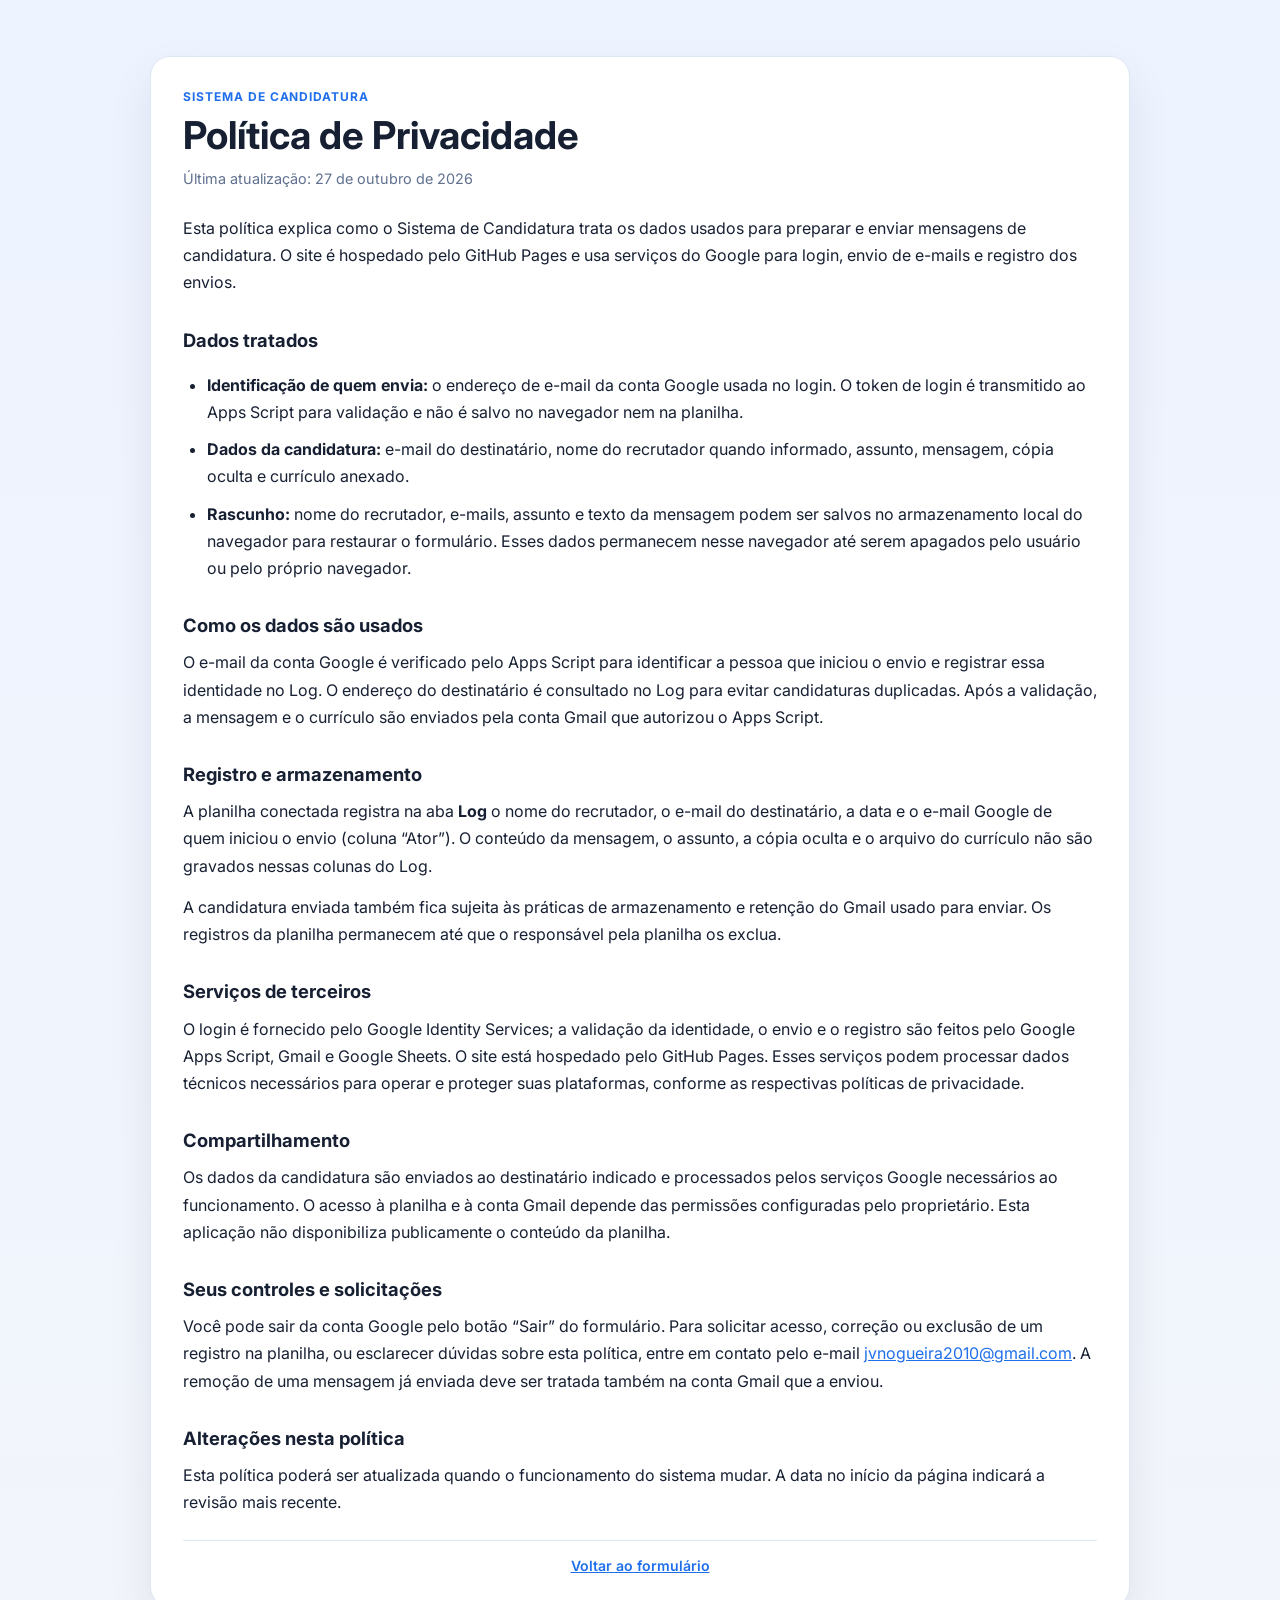
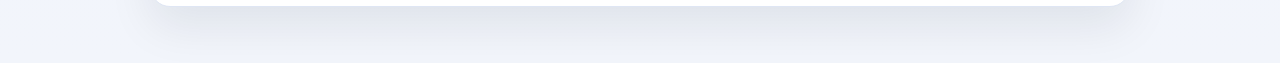
==== privacidade.html @ 1e52d649 "Implementa botão de login do google" ====
<!DOCTYPE html>
<html lang="pt-BR">
  <head>
    <meta charset="UTF-8" />
    <meta name="viewport" content="width=device-width, initial-scale=1.0" />
    <meta name="description" content="Política de Privacidade do Sistema de Candidatura." />
    <title>Política de Privacidade | Sistema de Candidatura</title>
    <link rel="preconnect" href="https://fonts.googleapis.com" />
    <link rel="preconnect" href="https://fonts.gstatic.com" crossorigin />
    <link href="https://fonts.googleapis.com/css2?family=Inter:wght@400;500;600;700&display=swap" rel="stylesheet" />
    <link rel="stylesheet" href="styles.css?v=2" />
  </head>
  <body>
    <main class="container">
      <article class="card privacy-card">
        <header class="header">
          <p class="eyebrow">Sistema de candidatura</p>
          <h1>Política de Privacidade</h1>
          <p class="privacy-updated">Última atualização: 27 de outubro de 2026</p>
        </header>

        <div class="privacy-content">
          <p>
            Esta política explica como o Sistema de Candidatura trata os dados usados
            para preparar e enviar mensagens de candidatura. O site é hospedado pelo
            GitHub Pages e usa serviços do Google para login, envio de e-mails e registro
            dos envios.
          </p>

          <h2>Dados tratados</h2>
          <ul>
            <li>
              <strong>Identificação de quem envia:</strong> o endereço de e-mail da
              conta Google usada no login. O token de login é transmitido ao Apps Script
              para validação e não é salvo no navegador nem na planilha.
            </li>
            <li>
              <strong>Dados da candidatura:</strong> e-mail do destinatário, nome do
              recrutador quando informado, assunto, mensagem, cópia oculta e currículo
              anexado.
            </li>
            <li>
              <strong>Rascunho:</strong> nome do recrutador, e-mails, assunto e texto
              da mensagem podem ser salvos no armazenamento local do navegador para
              restaurar o formulário. Esses dados permanecem nesse navegador até serem
              apagados pelo usuário ou pelo próprio navegador.
            </li>
          </ul>

          <h2>Como os dados são usados</h2>
          <p>
            O e-mail da conta Google é verificado pelo Apps Script para identificar a
            pessoa que iniciou o envio e registrar essa identidade no Log. O endereço
            do destinatário é consultado no Log para evitar candidaturas duplicadas.
            Após a validação, a mensagem e o currículo são enviados pela conta Gmail
            que autorizou o Apps Script.
          </p>

          <h2>Registro e armazenamento</h2>
          <p>
            A planilha conectada registra na aba <strong>Log</strong> o nome do
            recrutador, o e-mail do destinatário, a data e o e-mail Google de quem
            iniciou o envio (coluna “Ator”). O conteúdo da mensagem, o assunto, a cópia
            oculta e o arquivo do currículo não são gravados nessas colunas do Log.
          </p>
          <p>
            A candidatura enviada também fica sujeita às práticas de armazenamento e
            retenção do Gmail usado para enviar. Os registros da planilha permanecem
            até que o responsável pela planilha os exclua.
          </p>

          <h2>Serviços de terceiros</h2>
          <p>
            O login é fornecido pelo Google Identity Services; a validação da identidade,
            o envio e o registro são feitos pelo Google Apps Script, Gmail e Google
            Sheets. O site está hospedado pelo GitHub Pages. Esses serviços podem
            processar dados técnicos necessários para operar e proteger suas plataformas,
            conforme as respectivas políticas de privacidade.
          </p>

          <h2>Compartilhamento</h2>
          <p>
            Os dados da candidatura são enviados ao destinatário indicado e processados
            pelos serviços Google necessários ao funcionamento. O acesso à planilha e
            à conta Gmail depende das permissões configuradas pelo proprietário. Esta
            aplicação não disponibiliza publicamente o conteúdo da planilha.
          </p>

          <h2>Seus controles e solicitações</h2>
          <p>
            Você pode sair da conta Google pelo botão “Sair” do formulário. Para solicitar
            acesso, correção ou exclusão de um registro na planilha, ou esclarecer dúvidas
            sobre esta política, entre em contato pelo e-mail
            <a href="mailto:jvnogueira2010@gmail.com">jvnogueira2010@gmail.com</a>.
            A remoção de uma mensagem já enviada deve ser tratada também na conta Gmail
            que a enviou.
          </p>

          <h2>Alterações nesta política</h2>
          <p>
            Esta política poderá ser atualizada quando o funcionamento do sistema mudar.
            A data no início da página indicará a revisão mais recente.
          </p>
        </div>

        <footer class="site-footer">
          <a href="./">Voltar ao formulário</a>
        </footer>
      </article>
    </main>
  </body>
</html>
---- styles.css ----
:root {
  --bg: #f2f5fb;
  --card: #ffffff;
  --border: #dfe6f4;
  --text: #172033;
  --muted: #60708f;
  --primary: #1f6feb;
  --primary-dark: #1859c7;
  --success: #1e9d6d;
  --warning: #f4c95d;
  --danger: #d14d52;
  --shadow: 0 20px 45px rgba(17, 24, 39, 0.08);
}

* {
  box-sizing: border-box;
}

body {
  margin: 0;
  font-family: 'Inter', sans-serif;
  background: linear-gradient(180deg, #edf3ff 0%, var(--bg) 100%);
  color: var(--text);
  min-height: 100vh;
}

.container {
  min-height: 100vh;
  display: grid;
  place-items: center;
  padding: 32px 20px;
}

.card {
  width: min(100%, 980px);
  background: var(--card);
  border: 1px solid var(--border);
  border-radius: 20px;
  box-shadow: var(--shadow);
  padding: 32px;
}

.auth-panel {
  display: flex;
  justify-content: space-between;
  align-items: center;
  gap: 16px;
  margin-bottom: 26px;
  padding: 16px 18px;
  border: 1px solid var(--border);
  border-radius: 14px;
  background: #f9fbff;
}

.auth-details {
  display: grid;
  gap: 5px;
}

.auth-details strong {
  font-size: 0.95rem;
}

.auth-details span {
  color: var(--muted);
  font-size: 0.88rem;
}

.auth-actions {
  display: flex;
  align-items: center;
  gap: 10px;
}

[hidden] {
  display: none !important;
}

.header {
  margin-bottom: 28px;
}

.site-footer {
  margin-top: 24px;
  padding-top: 16px;
  border-top: 1px solid var(--border);
  color: var(--muted);
  font-size: 0.88rem;
  text-align: center;
}

.site-footer a {
  color: var(--primary);
  font-weight: 600;
}

.privacy-card {
  margin: 24px 0;
}

.privacy-updated {
  margin: 12px 0 0;
  color: var(--muted);
  font-size: 0.9rem;
}

.privacy-content {
  color: var(--text);
  line-height: 1.7;
}

.privacy-content h2 {
  margin: 28px 0 8px;
  font-size: 1.15rem;
}

.privacy-content p {
  margin: 0 0 14px;
}

.privacy-content ul {
  padding-left: 24px;
}

.privacy-content li {
  margin: 0 0 10px;
}

.privacy-content a {
  color: var(--primary);
}

.eyebrow {
  margin: 0 0 8px;
  color: var(--primary);
  font-weight: 700;
  letter-spacing: 0.08em;
  font-size: 0.75rem;
  text-transform: uppercase;
}

h1 {
  margin: 0;
  font-size: clamp(1.8rem, 3vw, 2.6rem);
  color: var(--text);
}

form {
  display: grid;
  gap: 22px;
}

.grid {
  display: grid;
  gap: 18px;
}

.two-columns {
  grid-template-columns: repeat(2, minmax(0, 1fr));
}

label {
  display: grid;
  gap: 10px;
  font-weight: 600;
  color: var(--text);
}

label span {
  font-size: 0.95rem;
}

.email-check-status {
  min-height: 0;
  margin-top: -4px;
  font-size: 0.82rem !important;
  font-weight: 500;
}

.email-check-status.checking {
  color: var(--muted);
}

.email-check-status.duplicate,
.email-check-status.error {
  color: var(--danger);
}

input,
textarea {
  width: 100%;
  border: 1px solid var(--border);
  background: #f9fbff;
  border-radius: 12px;
  padding: 14px 16px;
  font-size: 1rem;
  color: var(--text);
  font-family: inherit;
  transition: border-color 0.2s ease, box-shadow 0.2s ease, background 0.2s ease;
}

input:focus,
textarea:focus {
  outline: none;
  border-color: var(--primary);
  box-shadow: 0 0 0 4px rgba(31, 111, 235, 0.12);
  background: #ffffff;
}

/* Campo de Currículo */
.curriculum-field {
  display: grid;
  gap: 10px;
}

.curriculum-header {
  display: flex;
  justify-content: space-between;
  align-items: center;
}

.curriculum-header label {
  cursor: pointer;
}

.preview-btn {
  background: #eaf1ff;
  color: var(--primary);
  border: 1px solid var(--border);
  padding: 6px 14px;
  border-radius: 8px;
  font-size: 0.85rem;
  font-weight: 600;
  display: inline-flex;
  align-items: center;
  gap: 6px;
  cursor: pointer;
  transition: all 0.2s ease;
}

.preview-btn:hover {
  background: #d9e6fe;
  border-color: var(--primary);
  transform: translateY(-1px);
}

.preview-btn:active {
  transform: translateY(0);
}

.curriculum-box {
  display: flex;
  align-items: center;
  justify-content: space-between;
  background: #f9fbff;
  border: 1px solid var(--border);
  border-radius: 12px;
  padding: 12px 16px;
  gap: 12px;
  transition: border-color 0.2s ease, box-shadow 0.2s ease;
}

.curriculum-box:hover {
  border-color: #b8cceb;
}

.curriculum-info {
  display: flex;
  align-items: center;
  gap: 12px;
}

.file-icon {
  font-size: 1.5rem;
}

.file-details {
  display: flex;
  align-items: center;
  gap: 8px;
  flex-wrap: wrap;
}

.file-name {
  font-weight: 600;
  color: var(--text);
  font-size: 0.95rem;
}

.file-badge {
  font-size: 0.75rem;
  padding: 3px 8px;
  border-radius: 6px;
  font-weight: 600;
  background: #eaf1ff;
  color: var(--primary);
}

.file-badge.custom {
  background: #e6f7ef;
  color: var(--success);
}

.change-file-btn {
  display: inline-flex;
  align-items: center;
  gap: 6px;
  padding: 8px 14px;
  background: #ffffff;
  border: 1px solid var(--border);
  border-radius: 8px;
  font-size: 0.85rem;
  font-weight: 600;
  color: var(--text);
  cursor: pointer;
  transition: all 0.2s ease;
}

.change-file-btn:hover {
  background: #f0f4fc;
  border-color: var(--primary);
  color: var(--primary);
  transform: translateY(-1px);
}

.change-file-btn:active {
  transform: translateY(0);
}

.visually-hidden {
  position: absolute;
  width: 1px;
  height: 1px;
  padding: 0;
  margin: -1px;
  overflow: hidden;
  clip: rect(0, 0, 0, 0);
  white-space: nowrap;
  border: 0;
}

textarea {
  resize: vertical;
  min-height: 220px;
  line-height: 1.6;
}

.tags-help {
  margin: -10px 0 0;
  color: var(--muted);
  font-size: 0.86rem;
  font-weight: 600;
}

.actions {
  display: flex;
  justify-content: space-between;
  align-items: center;
  gap: 16px;
  flex-wrap: wrap;
}

.actions-right {
  display: flex;
  gap: 12px;
  flex-wrap: wrap;
}

button {
  border: none;
  border-radius: 12px;
  padding: 14px 20px;
  font-size: 1rem;
  font-weight: 700;
  cursor: pointer;
  font-family: inherit;
  transition: transform 0.15s ease, opacity 0.15s ease, background 0.2s ease;
}

button:hover {
  transform: translateY(-1px);
}

button:active {
  transform: translateY(0);
}

button.primary {
  background: var(--primary);
  color: white;
}

button.primary:hover {
  background: var(--primary-dark);
}

button.primary:disabled {
  background: #64748b;
  color: #ffffff;
  cursor: wait;
  opacity: 1;
  transform: none;
}

button.primary:disabled:hover {
  background: #64748b;
  transform: none;
}

button.secondary {
  background: #eaf1ff;
  color: var(--primary);
}

button.secondary:hover {
  background: #dbe8fe;
}

.status {
  margin-top: 20px;
  min-height: 28px;
  border-radius: 10px;
  padding: 12px 14px;
  font-weight: 600;
  display: none;
}

.status.success {
  display: block;
  background: rgba(30, 157, 109, 0.08);
  border: 1px solid rgba(30, 157, 109, 0.2);
  color: var(--success);
}

.status.error {
  display: block;
  background: rgba(209, 77, 82, 0.08);
  border: 1px solid rgba(209, 77, 82, 0.2);
  color: var(--danger);
}

/* Modal Simulador de E-mail */
.modal-overlay {
  position: fixed;
  inset: 0;
  background: rgba(17, 24, 39, 0.6);
  backdrop-filter: blur(4px);
  display: grid;
  place-items: center;
  padding: 20px;
  z-index: 9999;
  opacity: 0;
  visibility: hidden;
  transition: opacity 0.25s ease, visibility 0.25s ease;
}

.modal-overlay.active {
  opacity: 1;
  visibility: visible;
}

.modal-card {
  background: var(--card);
  width: min(100%, 680px);
  max-height: 90vh;
  border-radius: 18px;
  box-shadow: 0 25px 60px rgba(0, 0, 0, 0.25);
  display: flex;
  flex-direction: column;
  overflow: hidden;
  transform: scale(0.95) translateY(10px);
  transition: transform 0.25s cubic-bezier(0.16, 1, 0.3, 1);
}

.curriculum-modal-card {
  width: min(100%, 900px);
  height: min(85vh, 760px);
  max-height: 90vh;
}

.curriculum-modal-card iframe {
  width: 100%;
  flex: 1;
  border: 0;
  background: #f2f5fb;
}

.modal-overlay.active .modal-card {
  transform: scale(1) translateY(0);
}

.modal-header {
  display: flex;
  justify-content: space-between;
  align-items: center;
  padding: 18px 24px;
  border-bottom: 1px solid var(--border);
}

.modal-header h2 {
  margin: 0;
  font-size: 1.2rem;
  color: var(--text);
  display: flex;
  align-items: center;
  gap: 8px;
}

.modal-close-btn {
  background: transparent;
  border: none;
  font-size: 1.75rem;
  line-height: 1;
  color: var(--muted);
  cursor: pointer;
  padding: 4px 8px;
  border-radius: 8px;
  transition: color 0.15s ease, background 0.15s ease;
}

.modal-close-btn:hover {
  color: var(--text);
  background: #f0f4fc;
}

.modal-email-meta {
  padding: 16px 24px;
  background: #f9fbff;
  border-bottom: 1px solid var(--border);
  display: grid;
  gap: 8px;
}

.meta-row {
  display: flex;
  font-size: 0.92rem;
  line-height: 1.5;
}

.meta-label {
  font-weight: 700;
  color: var(--muted);
  width: 75px;
  flex-shrink: 0;
}

.meta-value {
  color: var(--text);
  font-weight: 500;
  word-break: break-word;
}

.modal-email-body {
  padding: 24px;
  overflow-y: auto;
  flex: 1;
  font-size: 0.98rem;
  line-height: 1.7;
  color: var(--text);
  white-space: pre-wrap;
  background: #ffffff;
}

.modal-actions {
  display: flex;
  justify-content: flex-end;
  gap: 12px;
  padding: 16px 24px;
  border-top: 1px solid var(--border);
  background: #fcfdfe;
}

@media (max-width: 720px) {
  .card {
    padding: 22px 16px;
  }

  .two-columns {
    grid-template-columns: 1fr;
  }

  .curriculum-box {
    flex-direction: column;
    align-items: flex-start;
    gap: 12px;
  }

  .curriculum-actions-btns,
  .change-file-btn {
    width: 100%;
    justify-content: center;
  }

  .actions {
    flex-direction: column;
  }

  .actions-right {
    width: 100%;
    flex-direction: column;
  }

  .auth-panel {
    align-items: flex-start;
    flex-direction: column;
  }

  .modal-card {
    max-height: 95vh;
  }

  .modal-actions {
    flex-direction: column-reverse;
  }

  button {
    width: 100%;
  }
}
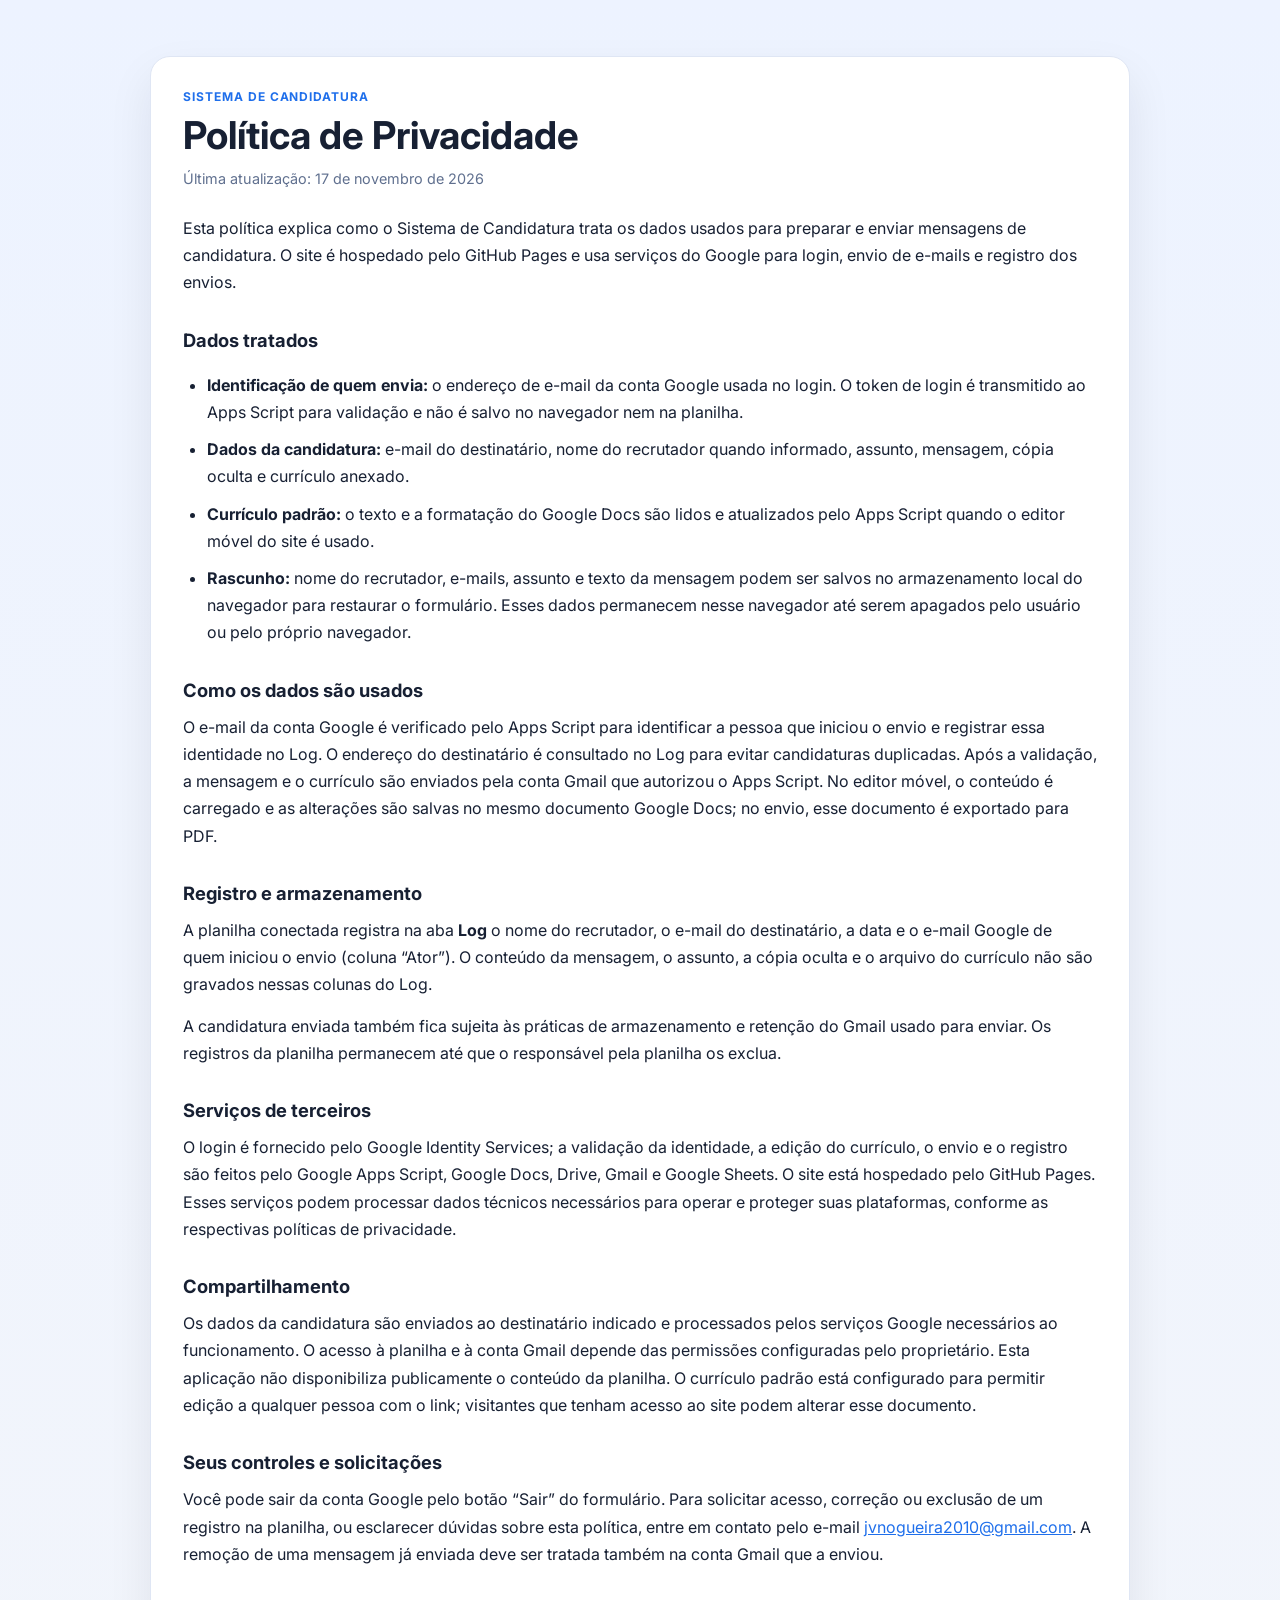
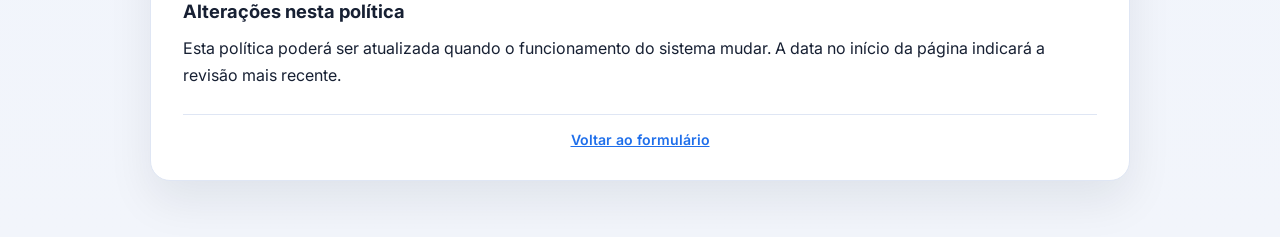
==== commit 6bb08faf: "Implementa edição do Ver Prévia pelo mobile" ====
--- a/privacidade.html
+++ b/privacidade.html
@@ -16,7 +16,7 @@
         <header class="header">
           <p class="eyebrow">Sistema de candidatura</p>
           <h1>Política de Privacidade</h1>
-          <p class="privacy-updated">Última atualização: 27 de outubro de 2026</p>
+          <p class="privacy-updated">Última atualização: 17 de novembro de 2026</p>
         </header>
 
         <div class="privacy-content">
@@ -40,6 +40,11 @@
               anexado.
             </li>
             <li>
+              <strong>Currículo padrão:</strong> o texto e a formatação do Google Docs
+              são lidos e atualizados pelo Apps Script quando o editor móvel do site é
+              usado.
+            </li>
+            <li>
               <strong>Rascunho:</strong> nome do recrutador, e-mails, assunto e texto
               da mensagem podem ser salvos no armazenamento local do navegador para
               restaurar o formulário. Esses dados permanecem nesse navegador até serem
@@ -53,7 +58,9 @@
             pessoa que iniciou o envio e registrar essa identidade no Log. O endereço
             do destinatário é consultado no Log para evitar candidaturas duplicadas.
             Após a validação, a mensagem e o currículo são enviados pela conta Gmail
-            que autorizou o Apps Script.
+            que autorizou o Apps Script. No editor móvel, o conteúdo é carregado e as
+            alterações são salvas no mesmo documento Google Docs; no envio, esse
+            documento é exportado para PDF.
           </p>
 
           <h2>Registro e armazenamento</h2>
@@ -72,8 +79,9 @@
           <h2>Serviços de terceiros</h2>
           <p>
             O login é fornecido pelo Google Identity Services; a validação da identidade,
-            o envio e o registro são feitos pelo Google Apps Script, Gmail e Google
-            Sheets. O site está hospedado pelo GitHub Pages. Esses serviços podem
+            a edição do currículo, o envio e o registro são feitos pelo Google Apps
+            Script, Google Docs, Drive, Gmail e Google Sheets. O site está hospedado
+            pelo GitHub Pages. Esses serviços podem
             processar dados técnicos necessários para operar e proteger suas plataformas,
             conforme as respectivas políticas de privacidade.
           </p>
@@ -83,7 +91,9 @@
             Os dados da candidatura são enviados ao destinatário indicado e processados
             pelos serviços Google necessários ao funcionamento. O acesso à planilha e
             à conta Gmail depende das permissões configuradas pelo proprietário. Esta
-            aplicação não disponibiliza publicamente o conteúdo da planilha.
+            aplicação não disponibiliza publicamente o conteúdo da planilha. O currículo
+            padrão está configurado para permitir edição a qualquer pessoa com o link;
+            visitantes que tenham acesso ao site podem alterar esse documento.
           </p>
 
           <h2>Seus controles e solicitações</h2>
--- a/styles.css
+++ b/styles.css
@@ -50,6 +50,12 @@
   border: 1px solid var(--border);
   border-radius: 14px;
   background: #f9fbff;
+  transition: border-color 0.2s ease, box-shadow 0.2s ease;
+}
+
+.auth-panel.auth-attention {
+  border-color: var(--danger);
+  box-shadow: 0 0 0 2px rgba(209, 77, 82, 0.12);
 }
 
 .auth-details {
@@ -148,6 +154,49 @@
 form {
   display: grid;
   gap: 22px;
+  position: relative;
+}
+
+.login-required-overlay {
+  position: absolute;
+  inset: 0;
+  z-index: 2;
+  width: 100%;
+  height: 100%;
+  padding: 0;
+  background: transparent;
+  cursor: default;
+}
+
+.login-required-overlay:hover,
+.login-required-overlay:active {
+  background: transparent;
+  transform: none;
+}
+
+.auth-toast {
+  position: fixed;
+  left: 50%;
+  top: 24px;
+  z-index: 10001;
+  width: min(calc(100% - 32px), 480px);
+  padding: 14px 18px;
+  border: 1px solid rgba(209, 77, 82, 0.3);
+  border-radius: 12px;
+  background: rgba(209, 77, 82, 0.08);
+  color: var(--danger);
+  box-shadow: var(--shadow);
+  font-weight: 600;
+  line-height: 1.5;
+  text-align: center;
+  opacity: 0;
+  transform: translate(-50%, -12px);
+  transition: opacity 0.2s ease, transform 0.2s ease;
+}
+
+.auth-toast.visible {
+  opacity: 1;
+  transform: translate(-50%, 0);
 }
 
 .grid {
@@ -397,9 +446,21 @@
 button.primary:disabled {
   background: #64748b;
   color: #ffffff;
-  cursor: wait;
+  cursor: default;
   opacity: 1;
   transform: none;
+}
+
+button.primary:disabled[aria-busy="true"] {
+  cursor: wait;
+}
+
+#modal-send-btn.auth-required,
+button.primary:disabled:not([aria-busy="true"]) {
+  background: #64748b;
+  color: #ffffff;
+  cursor: default;
+  opacity: 1;
 }
 
 button.primary:disabled:hover {
@@ -473,9 +534,9 @@
 }
 
 .curriculum-modal-card {
-  width: min(100%, 900px);
-  height: min(85vh, 760px);
-  max-height: 90vh;
+  width: min(96vw, 1280px);
+  height: min(92vh, 900px);
+  max-height: 92vh;
 }
 
 .curriculum-modal-card iframe {
@@ -483,6 +544,73 @@
   flex: 1;
   border: 0;
   background: #f2f5fb;
+}
+
+.curriculum-mobile-editor {
+  display: flex;
+  flex: 1;
+  min-height: 0;
+  flex-direction: column;
+  background: #f2f5fb;
+}
+
+.curriculum-mobile-editor[hidden],
+.curriculum-modal-card iframe[hidden] {
+  display: none;
+}
+
+.curriculum-mobile-toolbar {
+  display: flex;
+  gap: 8px;
+  padding: 10px 12px;
+  border-bottom: 1px solid var(--border);
+  background: #fff;
+}
+
+.curriculum-mobile-toolbar button {
+  width: 44px;
+  min-height: 40px;
+  padding: 6px;
+}
+
+.curriculum-mobile-editor-content {
+  flex: 1;
+  min-height: 0;
+  overflow: auto;
+  padding: 18px;
+  background: #fff;
+  color: var(--text);
+  font: inherit;
+  line-height: 1.55;
+  overflow-wrap: anywhere;
+  -webkit-overflow-scrolling: touch;
+  touch-action: manipulation;
+}
+
+.curriculum-mobile-editor-content:focus {
+  outline: 2px solid rgba(37, 99, 235, 0.35);
+  outline-offset: -2px;
+}
+
+.curriculum-mobile-editor-content > div {
+  min-height: 1.55em;
+}
+
+.curriculum-modal-footer {
+  display: flex;
+  align-items: center;
+  justify-content: space-between;
+  gap: 16px;
+  padding: 12px 20px;
+  border-top: 1px solid var(--border);
+  background: #fcfdfe;
+}
+
+.curriculum-modal-footer p {
+  margin: 0;
+  color: var(--muted);
+  font-size: 0.9rem;
+  line-height: 1.4;
 }
 
 .modal-overlay.active .modal-card {
@@ -609,6 +737,25 @@
     max-height: 95vh;
   }
 
+  .curriculum-modal-card {
+    width: 100%;
+    height: 92vh;
+    max-height: 92vh;
+  }
+
+  @supports (height: 100dvh) {
+    .curriculum-modal-card {
+      height: 92dvh;
+      max-height: 92dvh;
+    }
+  }
+
+  .curriculum-modal-footer {
+    align-items: stretch;
+    flex-direction: column;
+    padding: 12px 16px;
+  }
+
   .modal-actions {
     flex-direction: column-reverse;
   }
